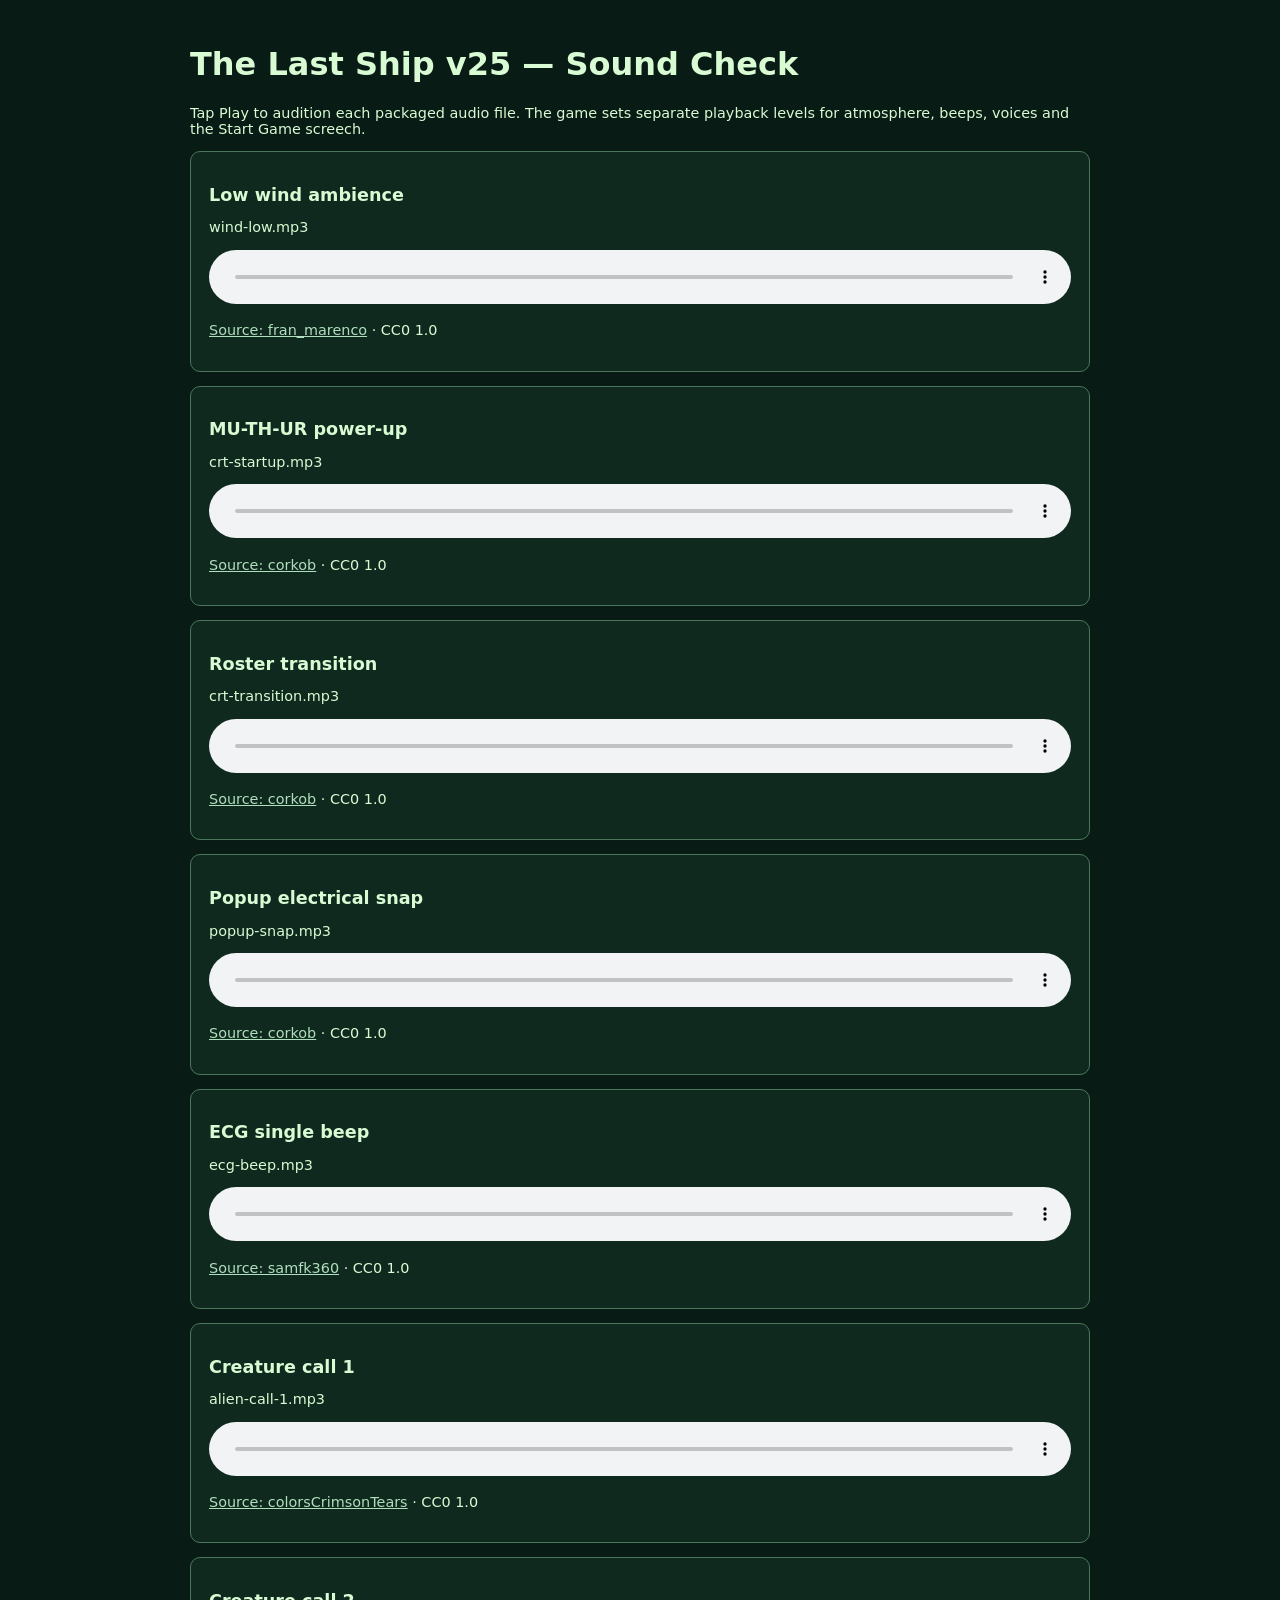
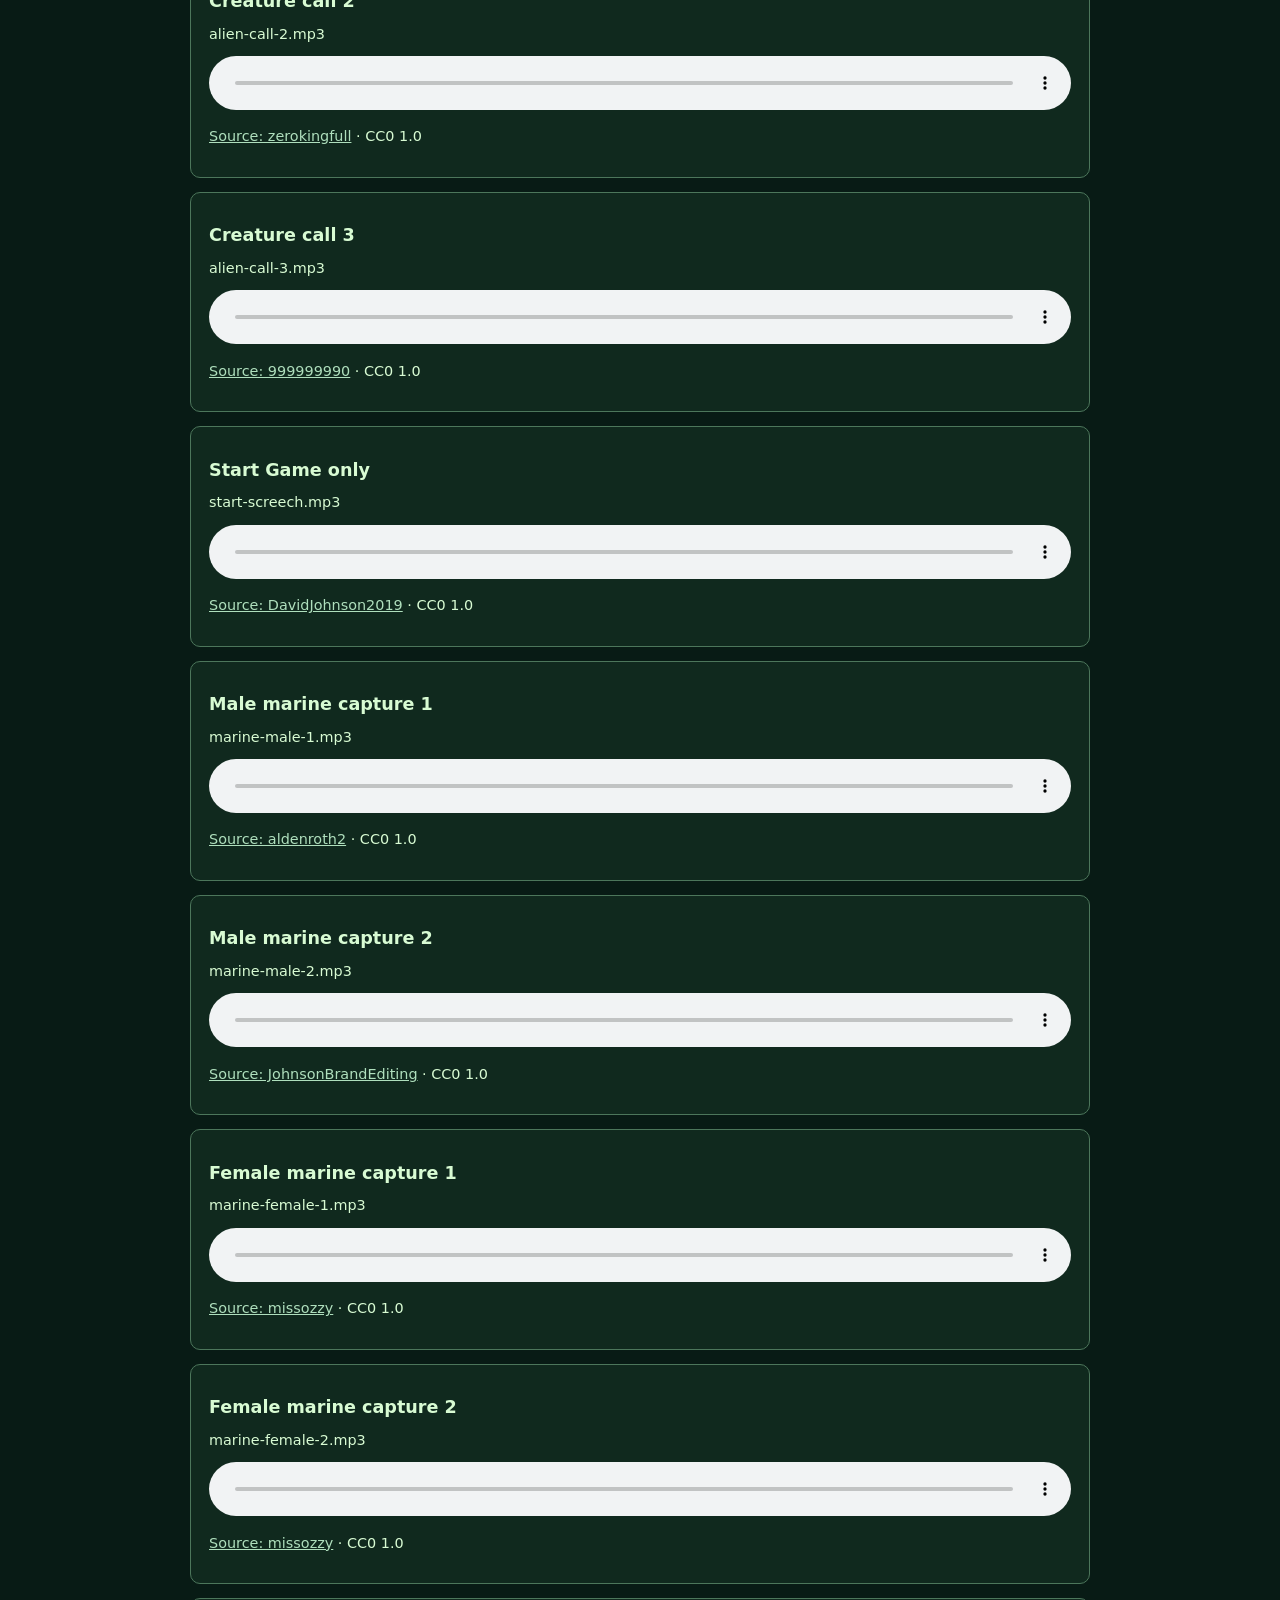
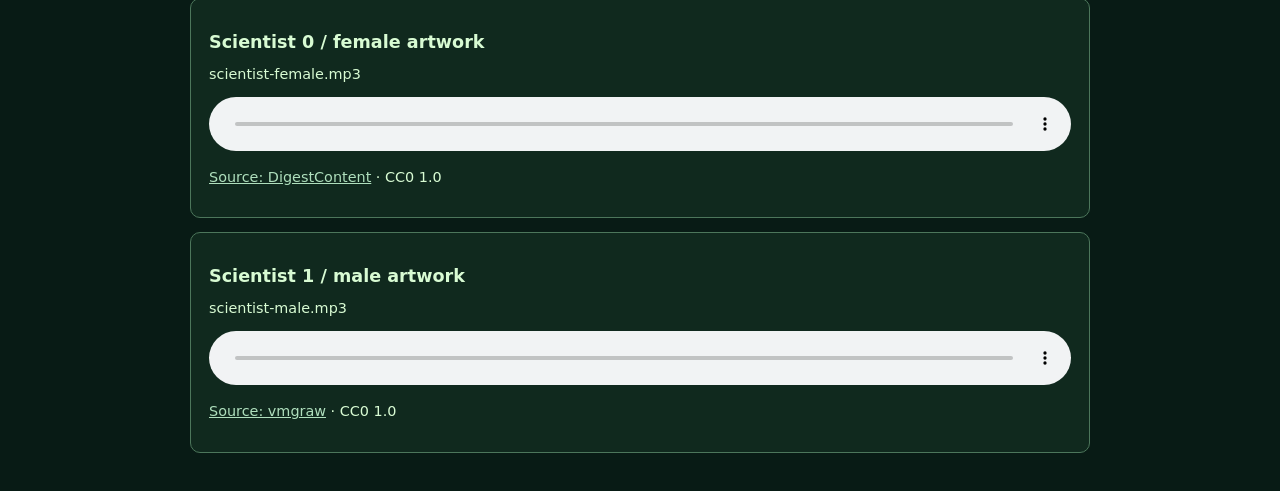
==== sound-check.html @ 0c7e6e9c "Add files via upload" ====
<!doctype html><html lang="en"><meta charset="utf-8"><meta name="viewport" content="width=device-width,initial-scale=1"><title>The Last Ship — Sound Check</title><style>body{margin:0;padding:24px;font:16px system-ui;background:#081b15;color:#d8fbd3}main{max-width:900px;margin:auto}article{padding:18px;margin:14px 0;border:1px solid #4c765b;border-radius:10px;background:#10291e}h2{font-size:1.1rem}audio{width:100%}a{color:#afdfbd}p{font-size:.9rem}</style><main><h1>The Last Ship v25 — Sound Check</h1><p>Tap Play to audition each packaged audio file. The game sets separate playback levels for atmosphere, beeps, voices and the Start Game screech.</p><article><h2>Low wind ambience</h2><p>wind-low.mp3</p><audio controls preload="none" src="audio/wind-low.mp3"></audio><p><a href="https://freesound.org/people/fran_marenco/sounds/852881/">Source: fran_marenco</a> · CC0 1.0</p></article>
<article><h2>MU-TH-UR power-up</h2><p>crt-startup.mp3</p><audio controls preload="none" src="audio/crt-startup.mp3"></audio><p><a href="https://freesound.org/people/corkob/sounds/415594/">Source: corkob</a> · CC0 1.0</p></article>
<article><h2>Roster transition</h2><p>crt-transition.mp3</p><audio controls preload="none" src="audio/crt-transition.mp3"></audio><p><a href="https://freesound.org/people/corkob/sounds/415594/">Source: corkob</a> · CC0 1.0</p></article>
<article><h2>Popup electrical snap</h2><p>popup-snap.mp3</p><audio controls preload="none" src="audio/popup-snap.mp3"></audio><p><a href="https://freesound.org/people/corkob/sounds/415594/">Source: corkob</a> · CC0 1.0</p></article>
<article><h2>ECG single beep</h2><p>ecg-beep.mp3</p><audio controls preload="none" src="audio/ecg-beep.mp3"></audio><p><a href="https://freesound.org/people/samfk360/sounds/148897/">Source: samfk360</a> · CC0 1.0</p></article>
<article><h2>Creature call 1</h2><p>alien-call-1.mp3</p><audio controls preload="none" src="audio/alien-call-1.mp3"></audio><p><a href="https://freesound.org/people/colorsCrimsonTears/sounds/537883/">Source: colorsCrimsonTears</a> · CC0 1.0</p></article>
<article><h2>Creature call 2</h2><p>alien-call-2.mp3</p><audio controls preload="none" src="audio/alien-call-2.mp3"></audio><p><a href="https://freesound.org/people/zerokingfull/sounds/347410/">Source: zerokingfull</a> · CC0 1.0</p></article>
<article><h2>Creature call 3</h2><p>alien-call-3.mp3</p><audio controls preload="none" src="audio/alien-call-3.mp3"></audio><p><a href="https://freesound.org/people/999999990/sounds/320345/">Source: 999999990</a> · CC0 1.0</p></article>
<article><h2>Start Game only</h2><p>start-screech.mp3</p><audio controls preload="none" src="audio/start-screech.mp3"></audio><p><a href="https://freesound.org/people/DavidJohnson2019/sounds/794212/">Source: DavidJohnson2019</a> · CC0 1.0</p></article>
<article><h2>Male marine capture 1</h2><p>marine-male-1.mp3</p><audio controls preload="none" src="audio/marine-male-1.mp3"></audio><p><a href="https://freesound.org/people/aldenroth2/sounds/272023/">Source: aldenroth2</a> · CC0 1.0</p></article>
<article><h2>Male marine capture 2</h2><p>marine-male-2.mp3</p><audio controls preload="none" src="audio/marine-male-2.mp3"></audio><p><a href="https://freesound.org/people/JohnsonBrandEditing/sounds/243376/">Source: JohnsonBrandEditing</a> · CC0 1.0</p></article>
<article><h2>Female marine capture 1</h2><p>marine-female-1.mp3</p><audio controls preload="none" src="audio/marine-female-1.mp3"></audio><p><a href="https://freesound.org/people/missozzy/sounds/169810/">Source: missozzy</a> · CC0 1.0</p></article>
<article><h2>Female marine capture 2</h2><p>marine-female-2.mp3</p><audio controls preload="none" src="audio/marine-female-2.mp3"></audio><p><a href="https://freesound.org/people/missozzy/sounds/169811/">Source: missozzy</a> · CC0 1.0</p></article>
<article><h2>Scientist 0 / female artwork</h2><p>scientist-female.mp3</p><audio controls preload="none" src="audio/scientist-female.mp3"></audio><p><a href="https://freesound.org/people/DigestContent/sounds/449702/">Source: DigestContent</a> · CC0 1.0</p></article>
<article><h2>Scientist 1 / male artwork</h2><p>scientist-male.mp3</p><audio controls preload="none" src="audio/scientist-male.mp3"></audio><p><a href="https://freesound.org/people/vmgraw/sounds/257691/">Source: vmgraw</a> · CC0 1.0</p></article></main></html>
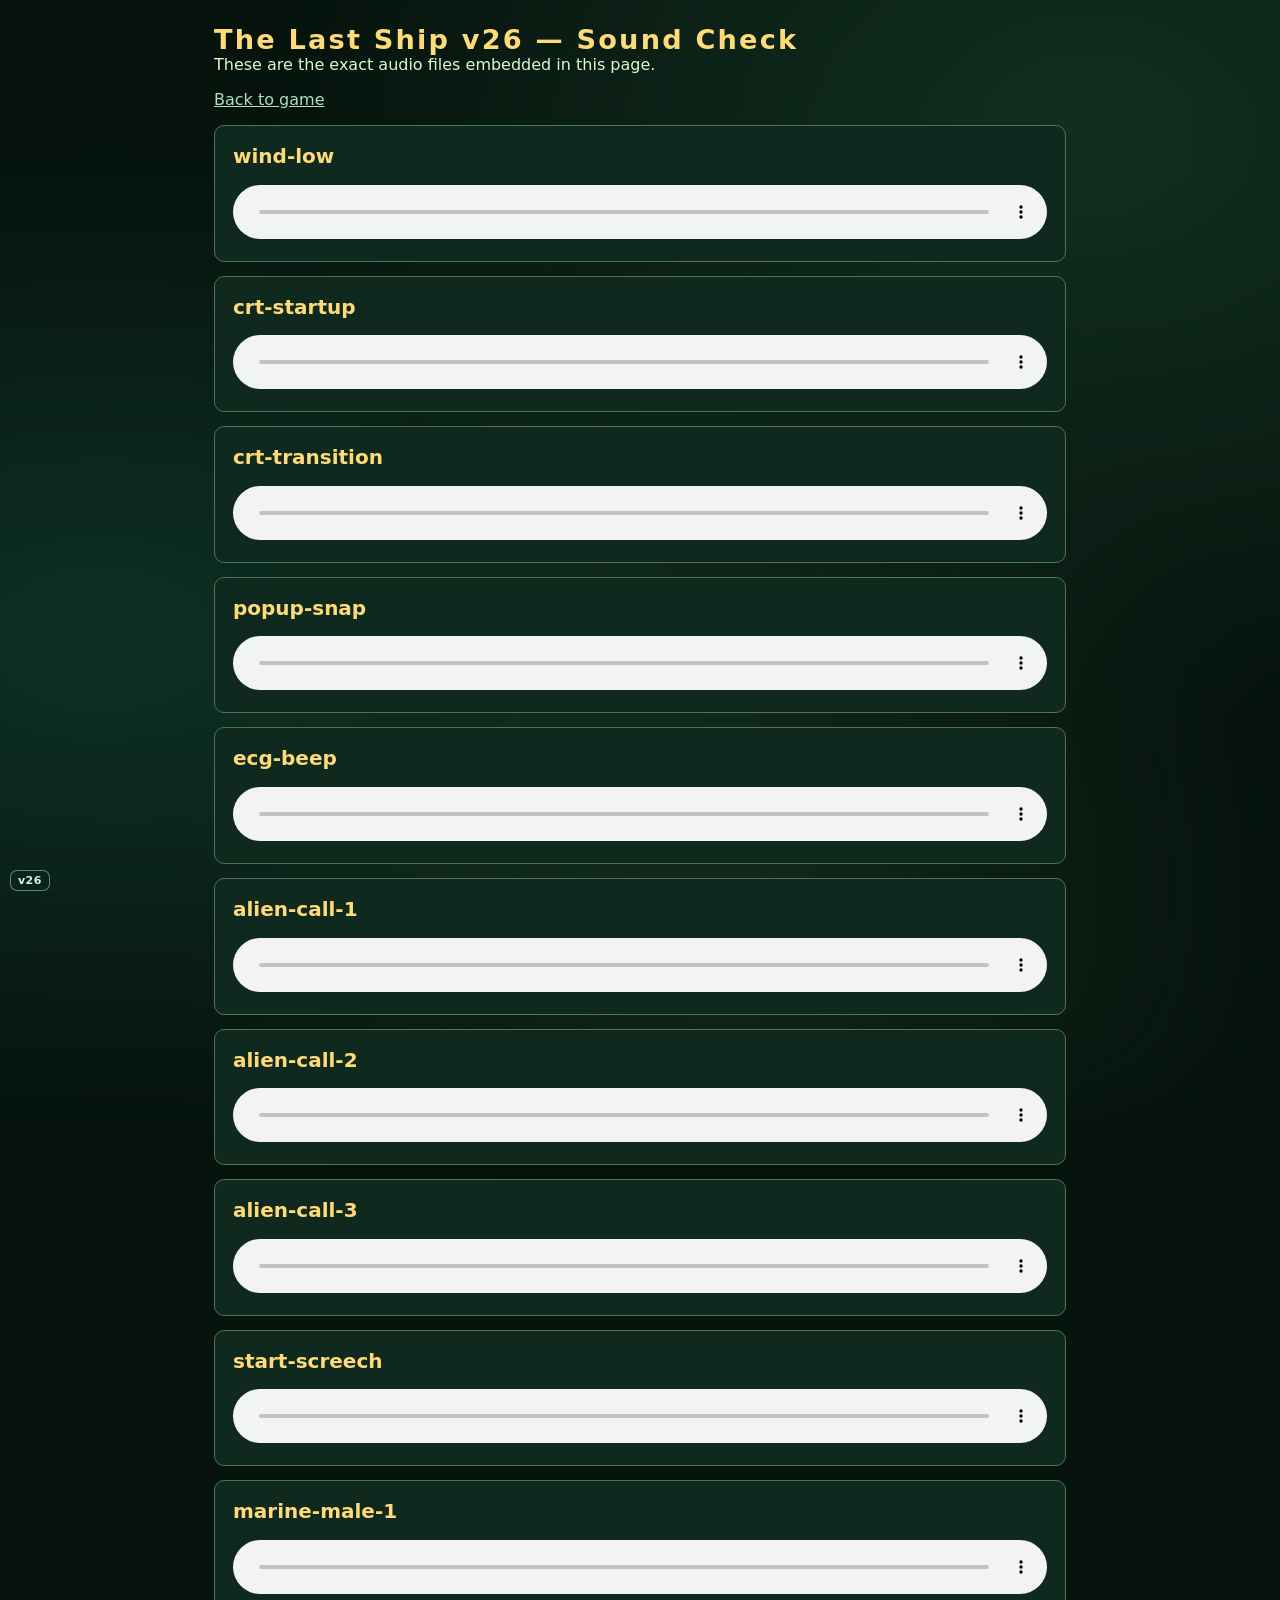
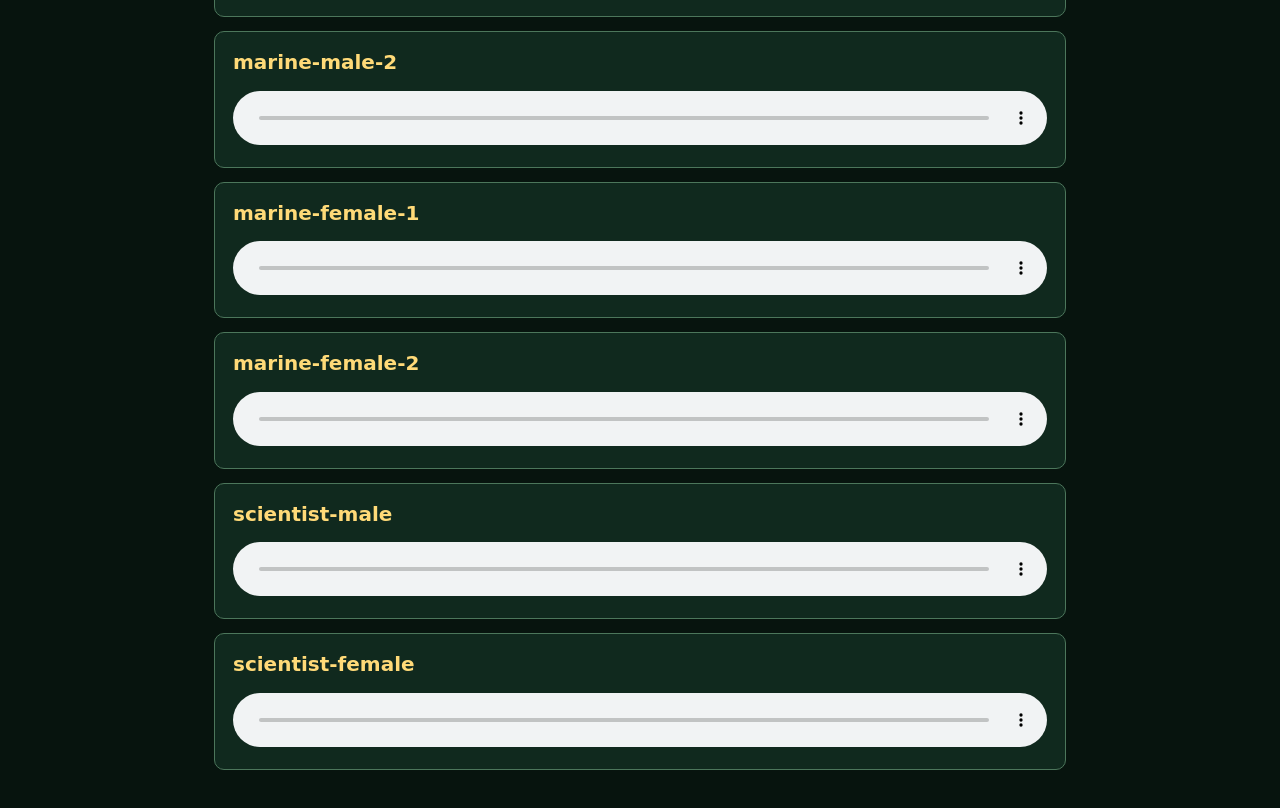
==== commit 6633542c: "Add files via upload" ====
--- a/sound-check.html
+++ b/sound-check.html
@@ -1,15 +1 @@
-<!doctype html><html lang="en"><meta charset="utf-8"><meta name="viewport" content="width=device-width,initial-scale=1"><title>The Last Ship — Sound Check</title><style>body{margin:0;padding:24px;font:16px system-ui;background:#081b15;color:#d8fbd3}main{max-width:900px;margin:auto}article{padding:18px;margin:14px 0;border:1px solid #4c765b;border-radius:10px;background:#10291e}h2{font-size:1.1rem}audio{width:100%}a{color:#afdfbd}p{font-size:.9rem}</style><main><h1>The Last Ship v25 — Sound Check</h1><p>Tap Play to audition each packaged audio file. The game sets separate playback levels for atmosphere, beeps, voices and the Start Game screech.</p><article><h2>Low wind ambience</h2><p>wind-low.mp3</p><audio controls preload="none" src="audio/wind-low.mp3"></audio><p><a href="https://freesound.org/people/fran_marenco/sounds/852881/">Source: fran_marenco</a> · CC0 1.0</p></article>
-<article><h2>MU-TH-UR power-up</h2><p>crt-startup.mp3</p><audio controls preload="none" src="audio/crt-startup.mp3"></audio><p><a href="https://freesound.org/people/corkob/sounds/415594/">Source: corkob</a> · CC0 1.0</p></article>
-<article><h2>Roster transition</h2><p>crt-transition.mp3</p><audio controls preload="none" src="audio/crt-transition.mp3"></audio><p><a href="https://freesound.org/people/corkob/sounds/415594/">Source: corkob</a> · CC0 1.0</p></article>
-<article><h2>Popup electrical snap</h2><p>popup-snap.mp3</p><audio controls preload="none" src="audio/popup-snap.mp3"></audio><p><a href="https://freesound.org/people/corkob/sounds/415594/">Source: corkob</a> · CC0 1.0</p></article>
-<article><h2>ECG single beep</h2><p>ecg-beep.mp3</p><audio controls preload="none" src="audio/ecg-beep.mp3"></audio><p><a href="https://freesound.org/people/samfk360/sounds/148897/">Source: samfk360</a> · CC0 1.0</p></article>
-<article><h2>Creature call 1</h2><p>alien-call-1.mp3</p><audio controls preload="none" src="audio/alien-call-1.mp3"></audio><p><a href="https://freesound.org/people/colorsCrimsonTears/sounds/537883/">Source: colorsCrimsonTears</a> · CC0 1.0</p></article>
-<article><h2>Creature call 2</h2><p>alien-call-2.mp3</p><audio controls preload="none" src="audio/alien-call-2.mp3"></audio><p><a href="https://freesound.org/people/zerokingfull/sounds/347410/">Source: zerokingfull</a> · CC0 1.0</p></article>
-<article><h2>Creature call 3</h2><p>alien-call-3.mp3</p><audio controls preload="none" src="audio/alien-call-3.mp3"></audio><p><a href="https://freesound.org/people/999999990/sounds/320345/">Source: 999999990</a> · CC0 1.0</p></article>
-<article><h2>Start Game only</h2><p>start-screech.mp3</p><audio controls preload="none" src="audio/start-screech.mp3"></audio><p><a href="https://freesound.org/people/DavidJohnson2019/sounds/794212/">Source: DavidJohnson2019</a> · CC0 1.0</p></article>
-<article><h2>Male marine capture 1</h2><p>marine-male-1.mp3</p><audio controls preload="none" src="audio/marine-male-1.mp3"></audio><p><a href="https://freesound.org/people/aldenroth2/sounds/272023/">Source: aldenroth2</a> · CC0 1.0</p></article>
-<article><h2>Male marine capture 2</h2><p>marine-male-2.mp3</p><audio controls preload="none" src="audio/marine-male-2.mp3"></audio><p><a href="https://freesound.org/people/JohnsonBrandEditing/sounds/243376/">Source: JohnsonBrandEditing</a> · CC0 1.0</p></article>
-<article><h2>Female marine capture 1</h2><p>marine-female-1.mp3</p><audio controls preload="none" src="audio/marine-female-1.mp3"></audio><p><a href="https://freesound.org/people/missozzy/sounds/169810/">Source: missozzy</a> · CC0 1.0</p></article>
-<article><h2>Female marine capture 2</h2><p>marine-female-2.mp3</p><audio controls preload="none" src="audio/marine-female-2.mp3"></audio><p><a href="https://freesound.org/people/missozzy/sounds/169811/">Source: missozzy</a> · CC0 1.0</p></article>
-<article><h2>Scientist 0 / female artwork</h2><p>scientist-female.mp3</p><audio controls preload="none" src="audio/scientist-female.mp3"></audio><p><a href="https://freesound.org/people/DigestContent/sounds/449702/">Source: DigestContent</a> · CC0 1.0</p></article>
-<article><h2>Scientist 1 / male artwork</h2><p>scientist-male.mp3</p><audio controls preload="none" src="audio/scientist-male.mp3"></audio><p><a href="https://freesound.org/people/vmgraw/sounds/257691/">Source: vmgraw</a> · CC0 1.0</p></article></main></html>+<!doctype html><html lang="en"><meta charset="utf-8"><meta name="viewport" content="width=device-width,initial-scale=1"><title>Sound Check</title><p><a href="./index.html?soundcheck=1">Open embedded sound check</a></p><script>location.replace("./index.html?soundcheck=1")</script></html>
